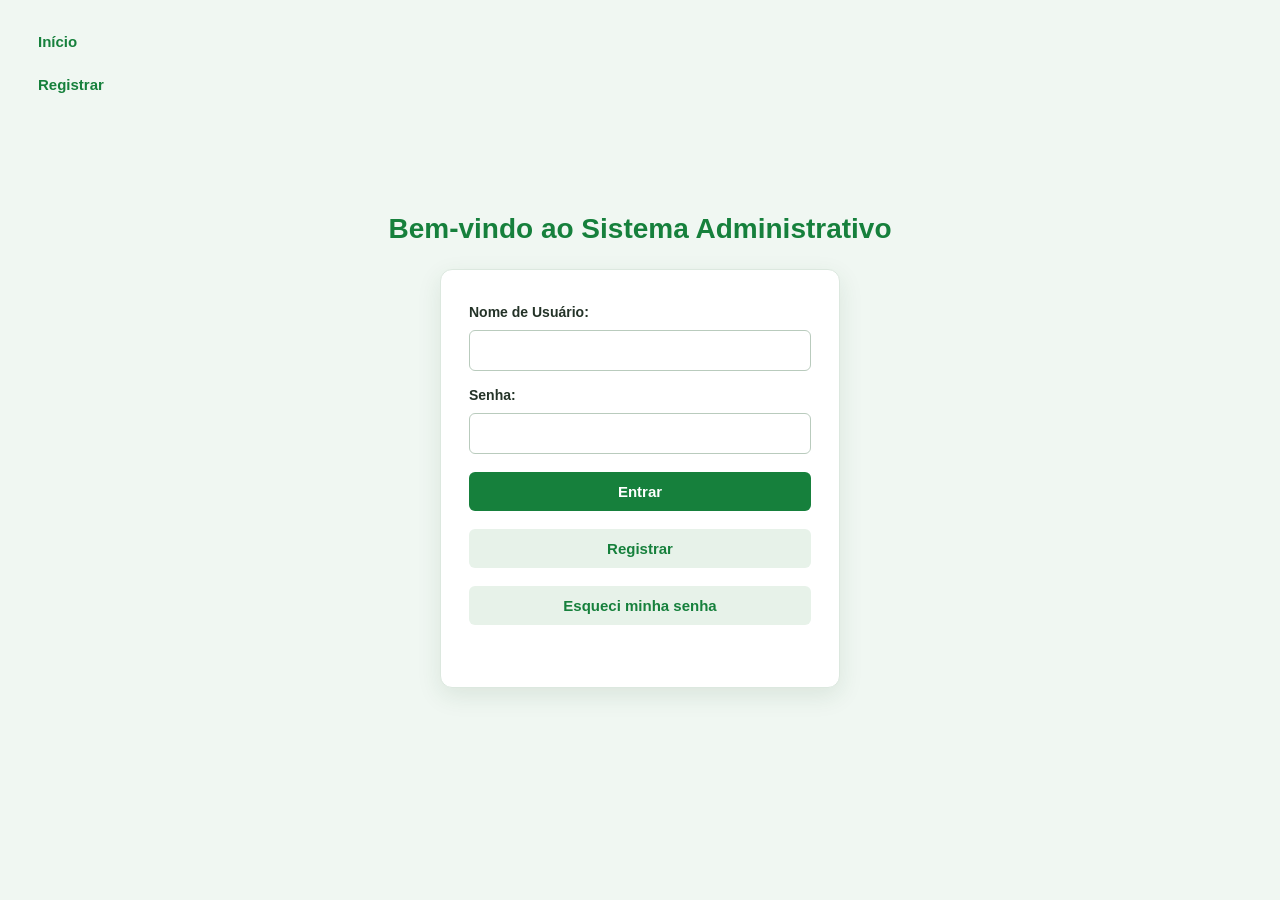
==== perfil.html @ 6a7d539e "inicio da segunda prova" ====
<!doctype html>
<html lang="pt-br">
  <head>
    <meta charset="UTF-8" />
    <meta name="viewport" content="width=device-width, initial-scale=1.0" />
    <title>Meu Perfil</title>
    <link rel="stylesheet" href="./assets/css/styles.css" />
  </head>
  <body>
    <header class="header">
      <h1>Meu Perfil</h1>
      <nav class="navigation">
        <a href="./index.html" id="logoutLink">Sair</a>
      </nav>
    </header>
    <form id="profileForm">
      <div class="profile-photo">
        <img
          id="profilePhoto"
          src="https://placehold.co/120x120/e7f2e9/16803c?text=Foto"
          alt="Foto do perfil"
        />
        <label for="photo">Foto de perfil:</label>
        <input type="file" id="photo" name="photo" accept="image/*" disabled />
      </div>

      <label for="name">Nome completo:</label>
      <input type="text" id="name" name="name" value="Administrador" disabled />

      <label for="username">Nome de usuário:</label>
      <input type="text" id="username" name="username" value="admin" disabled />

      <label for="email">E-mail:</label>
      <input type="email" id="email" name="email" value="admin@email.com" disabled />

      <label for="phone">Telefone:</label>
      <input type="tel" id="phone" name="phone" value="(11) 99999-9999" disabled />

      <label for="bio">Biografia:</label>
      <textarea id="bio" name="bio" disabled>Administrador do sistema.</textarea>

      <button type="button" id="editButton">Editar perfil</button>
      <button type="submit" id="saveButton" hidden>Salvar alterações</button>
      <button type="button" id="cancelButton" hidden>Cancelar</button>
      <p id="profileMessage" role="status"></p>
    </form>

    <script src="./assets/js/perfil.js" defer></script>
  </body>
</html>
---- assets/css/styles.css ----
* {
  box-sizing: border-box;
}

body {
  min-height: 100vh;
  margin: 0;
  padding: 24px;
  display: flex;
  flex-direction: column;
  align-items: center;
  justify-content: center;
  background: #f0f7f2;
  color: #243328;
  font-family: Arial, sans-serif;
}

.navigation {
  position: fixed;
  top: 24px;
  left: 24px;
  display: flex;
  flex-direction: column;
  gap: 8px;
}

.navigation a {
  padding: 9px 14px;
  border-radius: 6px;
  color: #16803c;
  font-size: 15px;
  font-weight: bold;
  text-decoration: none;
  transition: background-color 0.2s, color 0.2s;
}

.navigation a:hover {
  background: #d3e8d8;
  color: #116630;
}

.header {
  margin-bottom: 24px;
  text-align: center;
}

.header h1 {
  margin: 0;
  color: #16803c;
  font-size: 28px;
}

form {
  width: min(100%, 400px);
  padding: 28px;
  display: flex;
  flex-direction: column;
  gap: 10px;
  background: #ffffff;
  border: 1px solid #dce8df;
  border-radius: 12px;
  box-shadow: 0 8px 24px rgba(32, 75, 43, 0.1);
}

.profile-photo {
  display: flex;
  flex-direction: column;
  align-items: center;
  gap: 10px;
  margin-bottom: 8px;
}

.profile-photo img {
  width: 120px;
  height: 120px;
  border: 3px solid #d3e8d8;
  border-radius: 50%;
  object-fit: cover;
}

.profile-photo label {
  margin-top: 0;
}

.profile-photo input {
  padding: 8px;
  font-size: 13px;
}

label {
  margin-top: 6px;
  font-size: 14px;
  font-weight: bold;
}

input {
  width: 100%;
  padding: 11px 12px;
  border: 1px solid #b9cbbd;
  border-radius: 6px;
  color: #243328;
  font-size: 15px;
}

textarea {
  width: 100%;
  min-height: 90px;
  padding: 11px 12px;
  border: 1px solid #b9cbbd;
  border-radius: 6px;
  color: #243328;
  font-family: inherit;
  font-size: 15px;
  resize: vertical;
}

input:disabled,
textarea:disabled {
  background: #f3f6f3;
  color: #526357;
  cursor: not-allowed;
}

input:focus {
  outline: 2px solid #8bc99d;
  border-color: #16803c;
}

textarea:focus {
  outline: 2px solid #8bc99d;
  border-color: #16803c;
}

button {
  margin-top: 8px;
  padding: 11px 14px;
  border: 0;
  border-radius: 6px;
  background: #16803c;
  color: #ffffff;
  cursor: pointer;
  font-size: 15px;
  font-weight: bold;
}

button:hover {
  background: #116630;
}

button[type="button"] {
  background: #e7f2e9;
  color: #16803c;
}

button[type="button"]:hover {
  background: #d3e8d8;
}

#loginMessage {
  min-height: 20px;
  margin: 4px 0 0;
  color: #b42318;
  font-size: 14px;
  text-align: center;
}

#profileMessage {
  min-height: 20px;
  margin: 4px 0 0;
  color: #16803c;
  font-size: 14px;
  text-align: center;
}

@media (max-width: 600px) {
  .navigation {
    position: static;
    align-self: flex-start;
    margin-bottom: 24px;
  }
}
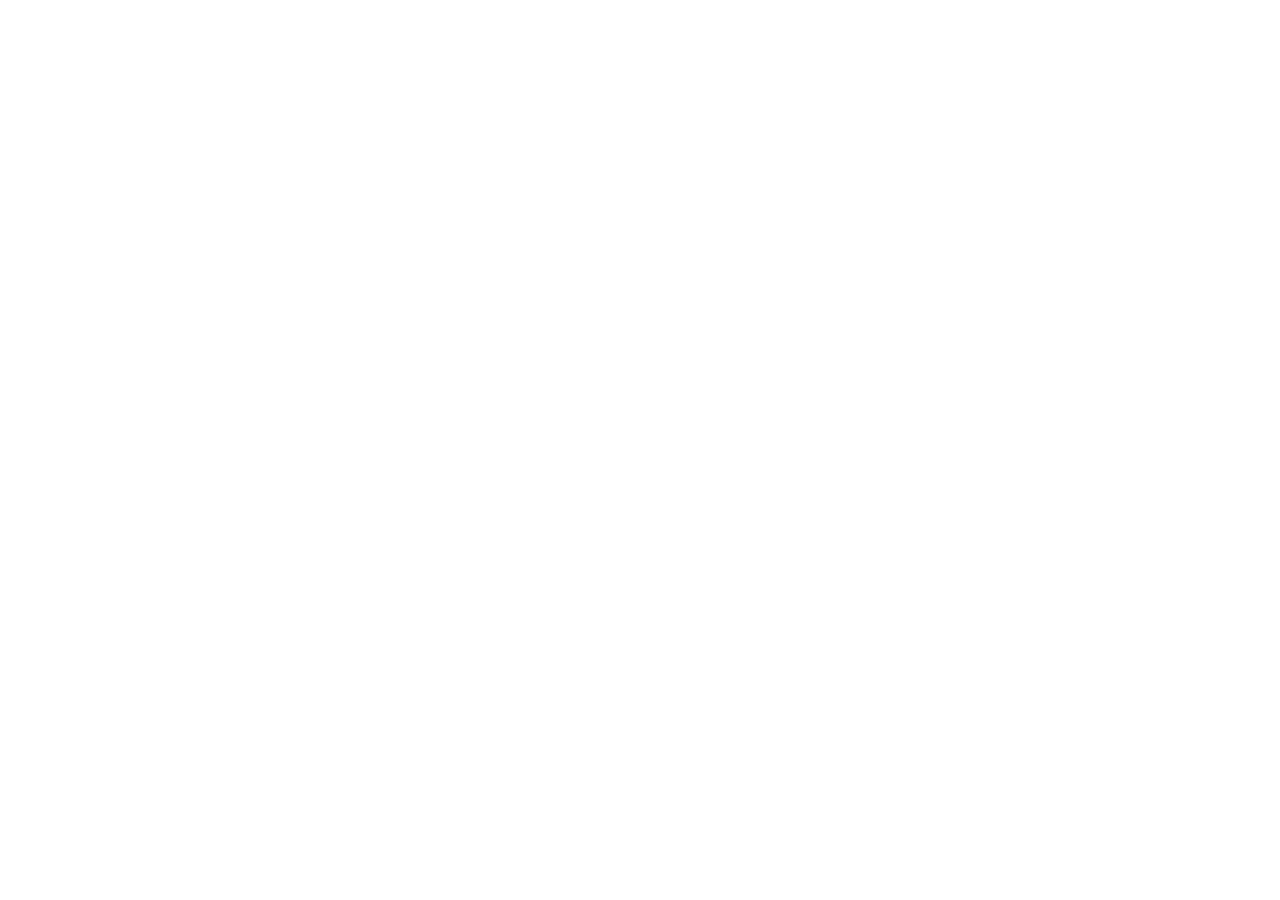
==== commit ac6199df: "fase 1 completa" ====
--- a/perfil.html
+++ b/perfil.html
@@ -1,50 +1,15 @@
-<!doctype html>
+<!DOCTYPE html>
 <html lang="pt-br">
-  <head>
-    <meta charset="UTF-8" />
-    <meta name="viewport" content="width=device-width, initial-scale=1.0" />
-    <title>Meu Perfil</title>
-    <link rel="stylesheet" href="./assets/css/styles.css" />
-  </head>
-  <body>
-    <header class="header">
-      <h1>Meu Perfil</h1>
-      <nav class="navigation">
-        <a href="./index.html" id="logoutLink">Sair</a>
-      </nav>
-    </header>
-    <form id="profileForm">
-      <div class="profile-photo">
-        <img
-          id="profilePhoto"
-          src="https://placehold.co/120x120/e7f2e9/16803c?text=Foto"
-          alt="Foto do perfil"
-        />
-        <label for="photo">Foto de perfil:</label>
-        <input type="file" id="photo" name="photo" accept="image/*" disabled />
-      </div>
-
-      <label for="name">Nome completo:</label>
-      <input type="text" id="name" name="name" value="Administrador" disabled />
-
-      <label for="username">Nome de usuário:</label>
-      <input type="text" id="username" name="username" value="admin" disabled />
-
-      <label for="email">E-mail:</label>
-      <input type="email" id="email" name="email" value="admin@email.com" disabled />
-
-      <label for="phone">Telefone:</label>
-      <input type="tel" id="phone" name="phone" value="(11) 99999-9999" disabled />
-
-      <label for="bio">Biografia:</label>
-      <textarea id="bio" name="bio" disabled>Administrador do sistema.</textarea>
-
-      <button type="button" id="editButton">Editar perfil</button>
-      <button type="submit" id="saveButton" hidden>Salvar alterações</button>
-      <button type="button" id="cancelButton" hidden>Cancelar</button>
-      <p id="profileMessage" role="status"></p>
-    </form>
-
-    <script src="./assets/js/perfil.js" defer></script>
-  </body>
-</html>
+<head>
+    <meta charset="UTF-8">
+    <meta name="viewport" content="width=device-width, initial-scale=1.0">
+    <title>Perfil - NovaWeb</title>
+    <link rel="stylesheet" href="./assets/css/styles.css">
+    <link rel="preconnect" href="https://fonts.googleapis.com">
+    <link rel="preconnect" href="https://fonts.gstatic.com" crossorigin>
+    <link href="https://fonts.googleapis.com/css2?family=Inter:wght@400;500;600;700&display=swap" rel="stylesheet">
+</head>
+<body>
+    
+</body>
+</html>
--- a/assets/css/styles.css
+++ b/assets/css/styles.css
@@ -1,181 +1,24 @@
-* {
-  box-sizing: border-box;
+:root{
+    --fundo_sidebar: #01303F;
+    --realce_sidebar: #02577A;
+    --destaque: #02A9F7;
+    --claro: #D4F0FC;
+    --borda: #89D6FB;
+    --superficie: #FFFFFF;
+    --texto_forte: #01303F;
+    --texto_suave: #02577A;
+    --fonte: 'Inter', sans-serif;
 }
 
-body {
-  min-height: 100vh;
-  margin: 0;
-  padding: 24px;
-  display: flex;
-  flex-direction: column;
-  align-items: center;
-  justify-content: center;
-  background: #f0f7f2;
-  color: #243328;
-  font-family: Arial, sans-serif;
+*{
+    box-sizing: border-box;
+    font-family: inherit;
 }
 
-.navigation {
-  position: fixed;
-  top: 24px;
-  left: 24px;
-  display: flex;
-  flex-direction: column;
-  gap: 8px;
-}
-
-.navigation a {
-  padding: 9px 14px;
-  border-radius: 6px;
-  color: #16803c;
-  font-size: 15px;
-  font-weight: bold;
-  text-decoration: none;
-  transition: background-color 0.2s, color 0.2s;
-}
-
-.navigation a:hover {
-  background: #d3e8d8;
-  color: #116630;
-}
-
-.header {
-  margin-bottom: 24px;
-  text-align: center;
-}
-
-.header h1 {
-  margin: 0;
-  color: #16803c;
-  font-size: 28px;
-}
-
-form {
-  width: min(100%, 400px);
-  padding: 28px;
-  display: flex;
-  flex-direction: column;
-  gap: 10px;
-  background: #ffffff;
-  border: 1px solid #dce8df;
-  border-radius: 12px;
-  box-shadow: 0 8px 24px rgba(32, 75, 43, 0.1);
-}
-
-.profile-photo {
-  display: flex;
-  flex-direction: column;
-  align-items: center;
-  gap: 10px;
-  margin-bottom: 8px;
-}
-
-.profile-photo img {
-  width: 120px;
-  height: 120px;
-  border: 3px solid #d3e8d8;
-  border-radius: 50%;
-  object-fit: cover;
-}
-
-.profile-photo label {
-  margin-top: 0;
-}
-
-.profile-photo input {
-  padding: 8px;
-  font-size: 13px;
-}
-
-label {
-  margin-top: 6px;
-  font-size: 14px;
-  font-weight: bold;
-}
-
-input {
-  width: 100%;
-  padding: 11px 12px;
-  border: 1px solid #b9cbbd;
-  border-radius: 6px;
-  color: #243328;
-  font-size: 15px;
-}
-
-textarea {
-  width: 100%;
-  min-height: 90px;
-  padding: 11px 12px;
-  border: 1px solid #b9cbbd;
-  border-radius: 6px;
-  color: #243328;
-  font-family: inherit;
-  font-size: 15px;
-  resize: vertical;
-}
-
-input:disabled,
-textarea:disabled {
-  background: #f3f6f3;
-  color: #526357;
-  cursor: not-allowed;
-}
-
-input:focus {
-  outline: 2px solid #8bc99d;
-  border-color: #16803c;
-}
-
-textarea:focus {
-  outline: 2px solid #8bc99d;
-  border-color: #16803c;
-}
-
-button {
-  margin-top: 8px;
-  padding: 11px 14px;
-  border: 0;
-  border-radius: 6px;
-  background: #16803c;
-  color: #ffffff;
-  cursor: pointer;
-  font-size: 15px;
-  font-weight: bold;
-}
-
-button:hover {
-  background: #116630;
-}
-
-button[type="button"] {
-  background: #e7f2e9;
-  color: #16803c;
-}
-
-button[type="button"]:hover {
-  background: #d3e8d8;
-}
-
-#loginMessage {
-  min-height: 20px;
-  margin: 4px 0 0;
-  color: #b42318;
-  font-size: 14px;
-  text-align: center;
-}
-
-#profileMessage {
-  min-height: 20px;
-  margin: 4px 0 0;
-  color: #16803c;
-  font-size: 14px;
-  text-align: center;
-}
-
-@media (max-width: 600px) {
-  .navigation {
-    position: static;
-    align-self: flex-start;
-    margin-bottom: 24px;
-  }
-}
+body{
+    margin: 0;
+    padding: 0;
+    font-family: var(--fonte);
+    background-color: var(--superficie);
+    color: var(--texto_forte);
+}
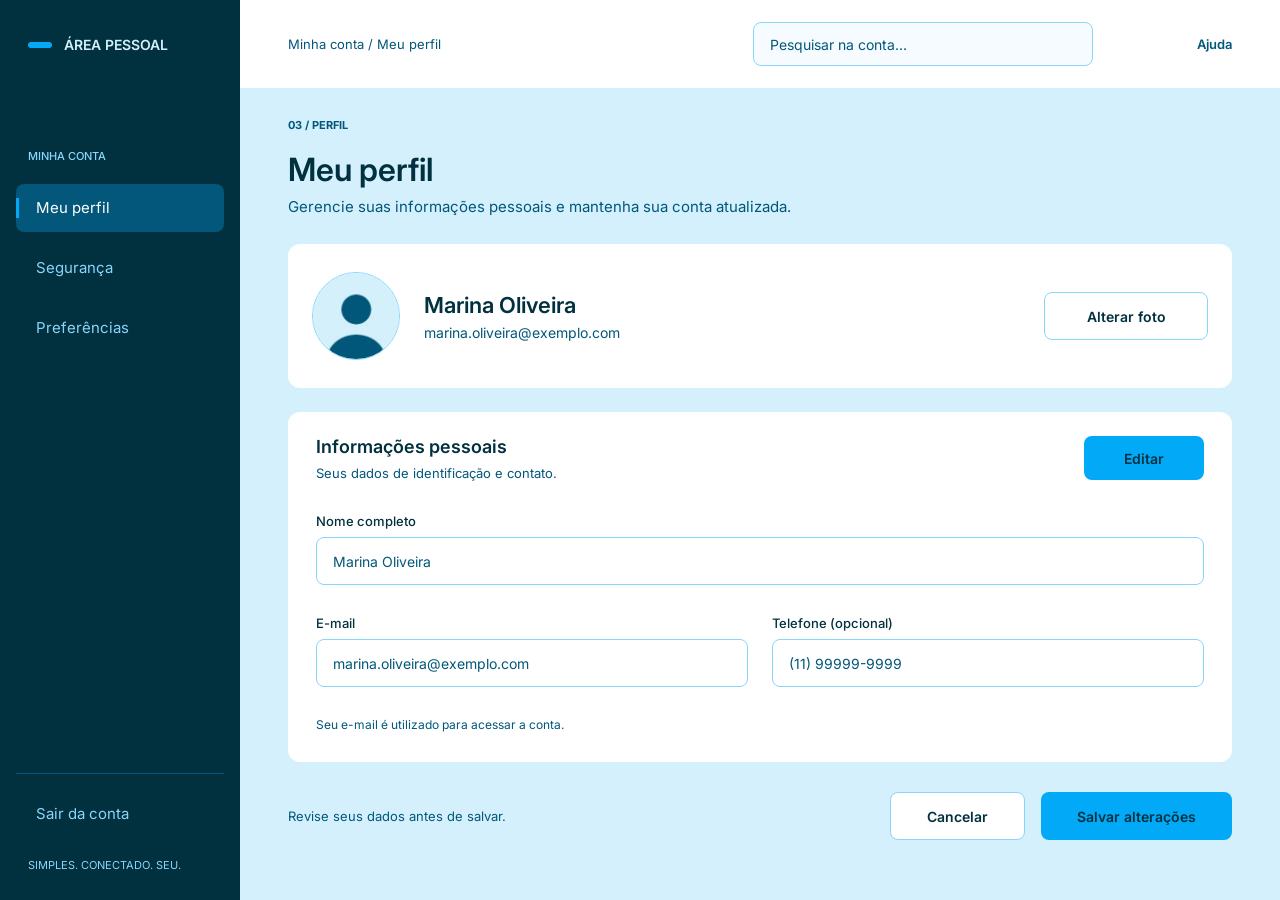
==== commit 3be0f87a: "perfil pronto: html, css e avatar" ====
--- a/perfil.html
+++ b/perfil.html
@@ -1,15 +1,169 @@
-<!DOCTYPE html>
+<!doctype html>
 <html lang="pt-br">
-<head>
-    <meta charset="UTF-8">
-    <meta name="viewport" content="width=device-width, initial-scale=1.0">
+  <head>
+    <meta charset="UTF-8" />
+    <meta name="viewport" content="width=device-width, initial-scale=1.0" />
     <title>Perfil - NovaWeb</title>
-    <link rel="stylesheet" href="./assets/css/styles.css">
-    <link rel="preconnect" href="https://fonts.googleapis.com">
-    <link rel="preconnect" href="https://fonts.gstatic.com" crossorigin>
-    <link href="https://fonts.googleapis.com/css2?family=Inter:wght@400;500;600;700&display=swap" rel="stylesheet">
-</head>
-<body>
-    
-</body>
-</html>+    <link rel="stylesheet" href="./assets/css/styles.css" />
+    <link rel="preconnect" href="https://fonts.googleapis.com" />
+    <link rel="preconnect" href="https://fonts.gstatic.com" crossorigin />
+    <link
+      href="https://fonts.googleapis.com/css2?family=Inter:wght@400;500;600;700&display=swap"
+      rel="stylesheet"
+    />
+    <script src="./assets/js/perfil.js"></script>
+  </head>
+  <body>
+    <div class="pagina">
+      <aside class="sidebar sidebar-perfil">
+        <span class="area"
+          ><span class="barrinha-marca"></span>Área Pessoal</span
+        >
+        <p class="rotulo-menu">Minha conta</p>
+        <nav>
+          <ul class="passos menu-perfil">
+            <li>
+              <a href="perfil.html" aria-current="page"
+                ><span class="barrinha"></span>Meu perfil</a
+              >
+            </li>
+            <li>
+              <a href="#"><span class="barrinha"></span>Segurança</a>
+            </li>
+            <li>
+              <a href="#"><span class="barrinha"></span>Preferências</a>
+            </li>
+          </ul>
+        </nav>
+        <div class="passos sair">
+          <a href="index.html"><span class="barrinha"></span>Sair da conta</a>
+        </div>
+        <p class="fimpagina">SIMPLES. CONECTADO. SEU.</p>
+      </aside>
+      <div class="coluna">
+        <header class="topbar">
+          <p class="trilha">Minha conta / Meu perfil</p>
+          <div class="topbar-direita">
+            <input
+              class="busca"
+              type="search"
+              id="busca"
+              placeholder="Pesquisar na conta..."
+              aria-label="Pesquisar"
+            />
+            <a href="#">Ajuda</a>
+          </div>
+        </header>
+        <main class="conteudo-perfil">
+          <span class="titulo">03 / PERFIL</span>
+          <h1 class="titulo-pagina">Meu perfil</h1>
+          <p class="sub-pagina">
+            Gerencie suas informações pessoais e mantenha sua conta atualizada.
+          </p>
+          <section class="card card-foto">
+            <img
+              class="avatar"
+              id="avatar"
+              src="assets/img/avatar.webp"
+              alt="Foto de perfil de Marina Oliveira"
+              width="88"
+              height="88"
+            />
+            <div>
+              <p class="nome-usuario">Marina Oliveira</p>
+              <p class="email-usuario">marina.oliveira@exemplo.com</p>
+            </div>
+            <button
+              type="button"
+              class="botao botao-claro"
+              onclick="escolherFoto()"
+            >
+              Alterar foto
+            </button>
+            <input
+              type="file"
+              id="arquivo-foto"
+              accept="image/*"
+              onchange="trocarFoto()"
+              hidden
+            />
+          </section>
+          <form name="perfil" onsubmit="return salvarPerfil();">
+            <section class="card card-campos">
+              <div class="card-topo">
+                <div>
+                  <h2 class="titulo-card">Informações pessoais</h2>
+                  <p class="sub-card">Seus dados de identificação e contato.</p>
+                </div>
+                <button
+                  type="button"
+                  class="botao botao-destaque"
+                  onclick="editarPerfil()"
+                >
+                  Editar
+                </button>
+              </div>
+              <div class="campo-grupo">
+                <label for="nome">Nome completo</label>
+                <input
+                  class="campo"
+                  type="text"
+                  id="nome"
+                  name="nome"
+                  autocomplete="name"
+                  value="Marina Oliveira"
+                  readonly
+                />
+              </div>
+              <div class="linha-campos">
+                <div class="campo-grupo">
+                  <label for="email">E-mail</label>
+                  <input
+                    class="campo"
+                    type="email"
+                    id="email"
+                    name="email"
+                    autocomplete="email"
+                    value="marina.oliveira@exemplo.com"
+                    aria-describedby="nota-email"
+                    readonly
+                  />
+                </div>
+                <div class="campo-grupo">
+                  <label for="telefone">Telefone (opcional)</label>
+                  <input
+                    class="campo"
+                    type="tel"
+                    id="telefone"
+                    name="telefone"
+                    autocomplete="tel"
+                    value="(11) 99999-9999"
+                    readonly
+                  />
+                </div>
+              </div>
+              <p class="nota" id="nota-email">
+                Seu e-mail é utilizado para acessar a conta.
+              </p>
+            </section>
+            <div class="acoes">
+              <p class="texto-acoes">Revise seus dados antes de salvar.</p>
+              <div class="botoes">
+                <button
+                  type="button"
+                  class="botao botao-claro"
+                  onclick="cancelarEdicao()"
+                >
+                  Cancelar
+                </button>
+                <button type="submit" class="botao botao-destaque">
+                  Salvar alterações
+                </button>
+              </div>
+            </div>
+          </form>
+        </main>
+      </div>
+    </div>
+  </body>
+</html>
--- a/assets/css/styles.css
+++ b/assets/css/styles.css
@@ -1,24 +1,654 @@
-:root{
-    --fundo_sidebar: #01303F;
-    --realce_sidebar: #02577A;
-    --destaque: #02A9F7;
-    --claro: #D4F0FC;
-    --borda: #89D6FB;
-    --superficie: #FFFFFF;
-    --texto_forte: #01303F;
-    --texto_suave: #02577A;
-    --fonte: 'Inter', sans-serif;
-}
-
-*{
-    box-sizing: border-box;
-    font-family: inherit;
-}
-
-body{
-    margin: 0;
-    padding: 0;
-    font-family: var(--fonte);
-    background-color: var(--superficie);
-    color: var(--texto_forte);
-}+:root {
+  --fundo_sidebar: #01303f;
+  --realce_sidebar: #02577a;
+  --destaque: #02a9f7;
+  --claro: #d4f0fc;
+  --borda: #89d6fb;
+  --superficie: #ffffff;
+  --busca: #f5fbfe;
+  --texto_forte: #01303f;
+  --texto_suave: #02577a;
+  --fonte: "Inter", sans-serif;
+}
+
+* {
+  box-sizing: border-box;
+  font-family: inherit;
+}
+
+body {
+  margin: 0;
+  font-family: var(--fonte);
+  background-color: var(--superficie);
+  color: var(--texto_forte);
+}
+
+.pagina {
+  display: flex;
+  flex-direction: row;
+}
+
+.sidebar {
+  background-color: var(--fundo_sidebar);
+  width: 360px;
+  min-height: 100vh;
+  padding: 40px;
+  display: flex;
+  flex-direction: column;
+}
+
+.mainindex {
+  flex: 1;
+  display: flex;
+  flex-direction: column;
+  padding: 64px 64px 23px;
+}
+.login {
+  width: 100%;
+  max-width: 440px;
+
+  margin: 0 auto;
+}
+
+.textos {
+  width: 100%;
+  max-width: 440px;
+  margin: 0 auto;
+}
+
+.rodape {
+  margin-top: auto;
+
+  display: flex;
+  justify-content: space-between;
+  border-top: 1px solid var(--claro);
+  padding-top: 20px;
+}
+
+.rodape a {
+  font-size: 11px;
+  color: var(--texto_suave);
+  text-decoration: none;
+}
+
+.rodape a:hover {
+  text-decoration: underline;
+}
+
+.slogan {
+  color: var(--claro);
+  font-size: 40px;
+  line-height: 56px;
+  font-family: var(--fonte);
+  text-align: left;
+  font-weight: 600;
+}
+.subtexto {
+  color: var(--borda);
+  font-size: 15px;
+  font-family: var(--fonte);
+  font-weight: 400;
+}
+.area {
+  font-size: 14px;
+  text-transform: uppercase;
+  text-align: left;
+  font-weight: 600;
+  font-family: var(--fonte);
+  color: var(--claro);
+  display: flex;
+  align-items: center;
+  gap: 12px;
+}
+
+.barrinha-marca {
+  width: 24px;
+  height: 6px;
+  border-radius: 3px;
+  background-color: var(--destaque);
+}
+
+.passos {
+  list-style: none;
+  padding: 0;
+  margin: 0;
+}
+.passos a {
+  display: flex;
+  align-items: center;
+  border-radius: 8px;
+  text-decoration: none;
+  color: var(--borda);
+  line-height: 48px;
+}
+
+.passos a[aria-current="page"] {
+  background-color: var(--realce_sidebar);
+  color: var(--superficie);
+}
+
+.passos .barrinha {
+  width: 3px;
+  height: 20px;
+  margin-right: 13px;
+}
+
+.passos a[aria-current="page"] .barrinha {
+  background-color: var(--destaque);
+}
+
+.passos .num {
+  width: 40px;
+}
+
+.fimpagina {
+  color: var(--borda);
+  font-size: 11px;
+  font-weight: 400;
+  text-align: left;
+  margin-top: auto;
+  margin-bottom: 24px;
+}
+
+.titulo {
+  color: var(--texto_suave);
+  font-size: 11px;
+  font-weight: 700;
+  margin-bottom: 8px;
+}
+
+.boas-vindas {
+  margin-top: 95px;
+  color: var(--texto_forte);
+  font-size: 32px;
+  font-weight: 600;
+  margin-bottom: 12px;
+}
+.sub-boas-vindas {
+  margin-top: 8px;
+  color: var(--texto_suave);
+  font-size: 15px;
+  font-weight: 400;
+}
+
+.login {
+  display: flex;
+  flex-direction: column;
+  margin-top: 24px;
+}
+
+.login label {
+  font-size: 13px;
+  font-weight: 500;
+  color: var(--texto_forte);
+  margin-bottom: 8px;
+}
+.login input {
+  width: 100%;
+  height: 48px;
+  border-radius: 8px;
+  border: 1px solid var(--borda);
+  padding: 0 16px;
+  margin-bottom: 22px;
+  font-size: 14px;
+  color: var(--texto_suave);
+}
+
+.login input::placeholder {
+  color: var(--texto_suave);
+  opacity: 1;
+}
+
+.opcoes {
+  display: flex;
+  justify-content: space-between;
+  align-items: center;
+  margin-top: 16px;
+}
+
+.opcoes label {
+  display: flex;
+  align-items: center;
+  gap: 10px;
+  font-weight: 400;
+  color: var(--texto_suave);
+  margin-bottom: 0;
+}
+
+.opcoes input {
+  width: 16px;
+  height: 16px;
+  padding: 0;
+  margin: 0;
+}
+
+.opcoes a {
+  font-size: 13px;
+  font-weight: 600;
+  color: var(--texto_suave);
+  text-decoration: none;
+}
+
+.login button {
+  height: 50px;
+  margin-top: 34px;
+  border: none;
+  border-radius: 8px;
+  background-color: var(--destaque);
+  color: var(--texto_forte);
+  font-size: 14px;
+  font-weight: 600;
+  cursor: pointer;
+  transition: background-color 0.2s;
+}
+
+.login button:hover {
+  background-color: var(--borda);
+}
+
+.login input:focus {
+  outline: none;
+  border-color: var(--destaque);
+}
+
+.opcoes a:hover,
+.chamada-cadastro a:hover {
+  text-decoration: underline;
+}
+
+.chamada-cadastro {
+  display: flex;
+  justify-content: space-between;
+  align-items: center;
+  margin-top: 32px;
+}
+
+.chamada-cadastro p {
+  margin: 0;
+  font-size: 14px;
+  color: var(--texto_suave);
+}
+
+.chamada-cadastro a {
+  font-size: 14px;
+  font-weight: 600;
+  color: var(--texto_suave);
+  text-decoration: none;
+}
+
+.sidebar-perfil {
+  width: 240px;
+  padding: 36px 16px 4px;
+}
+
+.sidebar-perfil .area {
+  padding: 0 12px;
+}
+
+.sidebar-perfil .fimpagina {
+  margin-top: 0;
+  padding: 0 12px;
+}
+
+.rotulo-menu {
+  margin: 96px 0 21px;
+  padding: 0 12px;
+  font-size: 11px;
+  font-weight: 500;
+  text-transform: uppercase;
+  color: var(--borda);
+}
+
+.menu-perfil li {
+  margin-bottom: 12px;
+}
+
+.menu-perfil a {
+  font-size: 15px;
+}
+
+.menu-perfil .barrinha {
+  margin-right: 17px;
+}
+
+.sair {
+  margin-top: auto;
+  border-top: 1px solid var(--realce_sidebar);
+  padding-top: 16px;
+  margin-bottom: 20px;
+}
+
+.sair a {
+  font-size: 15px;
+}
+
+.sair .barrinha {
+  margin-right: 17px;
+}
+
+.coluna {
+  flex: 1;
+  display: flex;
+  flex-direction: column;
+}
+
+.topbar {
+  height: 88px;
+  background-color: var(--superficie);
+  padding: 0 48px;
+  display: flex;
+  justify-content: space-between;
+  align-items: center;
+}
+
+.trilha {
+  margin: 0;
+  font-size: 13px;
+  color: var(--texto_suave);
+}
+
+.topbar-direita {
+  display: flex;
+  align-items: center;
+  gap: 104px;
+}
+
+.topbar-direita a {
+  font-size: 13px;
+  font-weight: 600;
+  color: var(--texto_suave);
+  text-decoration: none;
+}
+
+.topbar-direita a:hover {
+  text-decoration: underline;
+}
+
+.busca {
+  height: 44px;
+  width: 340px;
+  border: 1px solid var(--borda);
+  border-radius: 8px;
+  padding: 0 16px;
+  font-size: 14px;
+  color: var(--texto_suave);
+  background-color: var(--busca);
+}
+
+.busca::placeholder {
+  color: var(--texto_suave);
+  opacity: 1;
+}
+
+.conteudo-perfil {
+  flex: 1;
+  background-color: var(--claro);
+  padding: 30px 48px 60px;
+  display: flex;
+  flex-direction: column;
+}
+
+.conteudo-perfil .titulo {
+  margin-bottom: 18px;
+}
+
+.titulo-pagina {
+  margin: 0;
+  font-size: 32px;
+  font-weight: 600;
+  color: var(--texto_forte);
+}
+
+.sub-pagina {
+  margin: 8px 0 28px;
+  font-size: 15px;
+  color: var(--texto_suave);
+}
+
+.card {
+  background-color: var(--superficie);
+  border-radius: 12px;
+  margin-bottom: 24px;
+}
+
+.card-foto {
+  padding: 28px 24px;
+  display: flex;
+  align-items: center;
+  gap: 24px;
+}
+
+.card-foto .botao {
+  width: 164px;
+  padding: 0;
+  margin-left: auto;
+}
+
+.avatar {
+  width: 88px;
+  height: 88px;
+  border-radius: 50%;
+  border: 1px solid var(--borda);
+  background-color: var(--claro);
+}
+
+.nome-usuario {
+  margin: 0 0 6px;
+  font-size: 22px;
+  font-weight: 600;
+  color: var(--texto_forte);
+}
+
+.email-usuario {
+  margin: 0;
+  font-size: 14px;
+  color: var(--texto_suave);
+}
+
+.card-campos {
+  padding: 24px 28px 30px;
+  margin-bottom: 30px;
+}
+
+.card-topo {
+  display: flex;
+  justify-content: space-between;
+  align-items: flex-start;
+}
+
+.card-topo .botao {
+  width: 120px;
+  height: 44px;
+  padding: 0;
+}
+
+.titulo-card {
+  margin: 0 0 8px;
+  font-size: 18px;
+  font-weight: 600;
+  color: var(--texto_forte);
+}
+
+.sub-card {
+  margin: 0 0 32px;
+  font-size: 13px;
+  color: var(--texto_suave);
+}
+
+.campo-grupo {
+  display: flex;
+  flex-direction: column;
+  margin-bottom: 30px;
+}
+
+.campo-grupo label {
+  font-size: 13px;
+  font-weight: 500;
+  color: var(--texto_forte);
+  margin-bottom: 8px;
+}
+
+.linha-campos {
+  display: flex;
+  gap: 24px;
+}
+
+.linha-campos .campo-grupo {
+  flex: 1;
+}
+
+.campo {
+  width: 100%;
+  height: 48px;
+  border: 1px solid var(--texto_suave);
+  border-radius: 8px;
+  padding: 0 16px;
+  font-size: 14px;
+  color: var(--texto_suave);
+}
+
+.campo[readonly] {
+  border-color: var(--borda);
+}
+
+.campo:focus {
+  outline: none;
+  border-color: var(--destaque);
+}
+
+.nota {
+  margin: 0;
+  font-size: 12px;
+  color: var(--texto_suave);
+}
+
+.acoes {
+  display: flex;
+  justify-content: space-between;
+  align-items: center;
+}
+
+.texto-acoes {
+  margin: 0;
+  font-size: 13px;
+  color: var(--texto_suave);
+}
+
+.botoes {
+  display: flex;
+  gap: 16px;
+}
+
+.botao {
+  height: 48px;
+  padding: 0 36px;
+  border-radius: 8px;
+  font-size: 14px;
+  font-weight: 600;
+  cursor: pointer;
+  transition: background-color 0.2s;
+}
+
+.botao-claro {
+  background-color: var(--superficie);
+  border: 1px solid var(--borda);
+  color: var(--texto_forte);
+}
+
+.botao-claro:hover {
+  background-color: var(--claro);
+}
+
+.botao-destaque {
+  background-color: var(--destaque);
+  border: none;
+  color: var(--texto_forte);
+}
+
+.botao-destaque:hover {
+  background-color: var(--borda);
+}
+
+@media (max-width: 900px) {
+  .pagina {
+    flex-direction: column;
+  }
+
+  .sidebar,
+  .sidebar-perfil {
+    width: 100%;
+    min-height: 0;
+  }
+
+  .sidebar .fimpagina,
+  .sidebar-perfil .fimpagina {
+    margin-top: 24px;
+  }
+
+  .sair {
+    margin-top: 12px;
+  }
+
+  .rotulo-menu {
+    margin-top: 32px;
+  }
+}
+
+@media (max-width: 600px) {
+  .mainindex {
+    padding: 24px;
+  }
+
+  .conteudo-perfil {
+    padding: 24px 16px 40px;
+  }
+
+  .topbar {
+    height: auto;
+    padding: 16px;
+    flex-wrap: wrap;
+    gap: 12px;
+  }
+
+  .topbar-direita {
+    width: 100%;
+    gap: 16px;
+  }
+
+  .busca {
+    flex: 1;
+    width: auto;
+  }
+
+  .card-foto {
+    flex-wrap: wrap;
+  }
+
+  .card-foto .botao {
+    margin-left: 0;
+  }
+
+  .linha-campos {
+    flex-direction: column;
+    gap: 0;
+  }
+
+  .acoes {
+    flex-direction: column;
+    align-items: stretch;
+    gap: 16px;
+  }
+
+  .botoes {
+    flex-direction: column;
+  }
+
+  .botao {
+    width: 100%;
+    padding: 0 16px;
+  }
+
+  .card-topo .botao {
+    width: 120px;
+  }
+}
